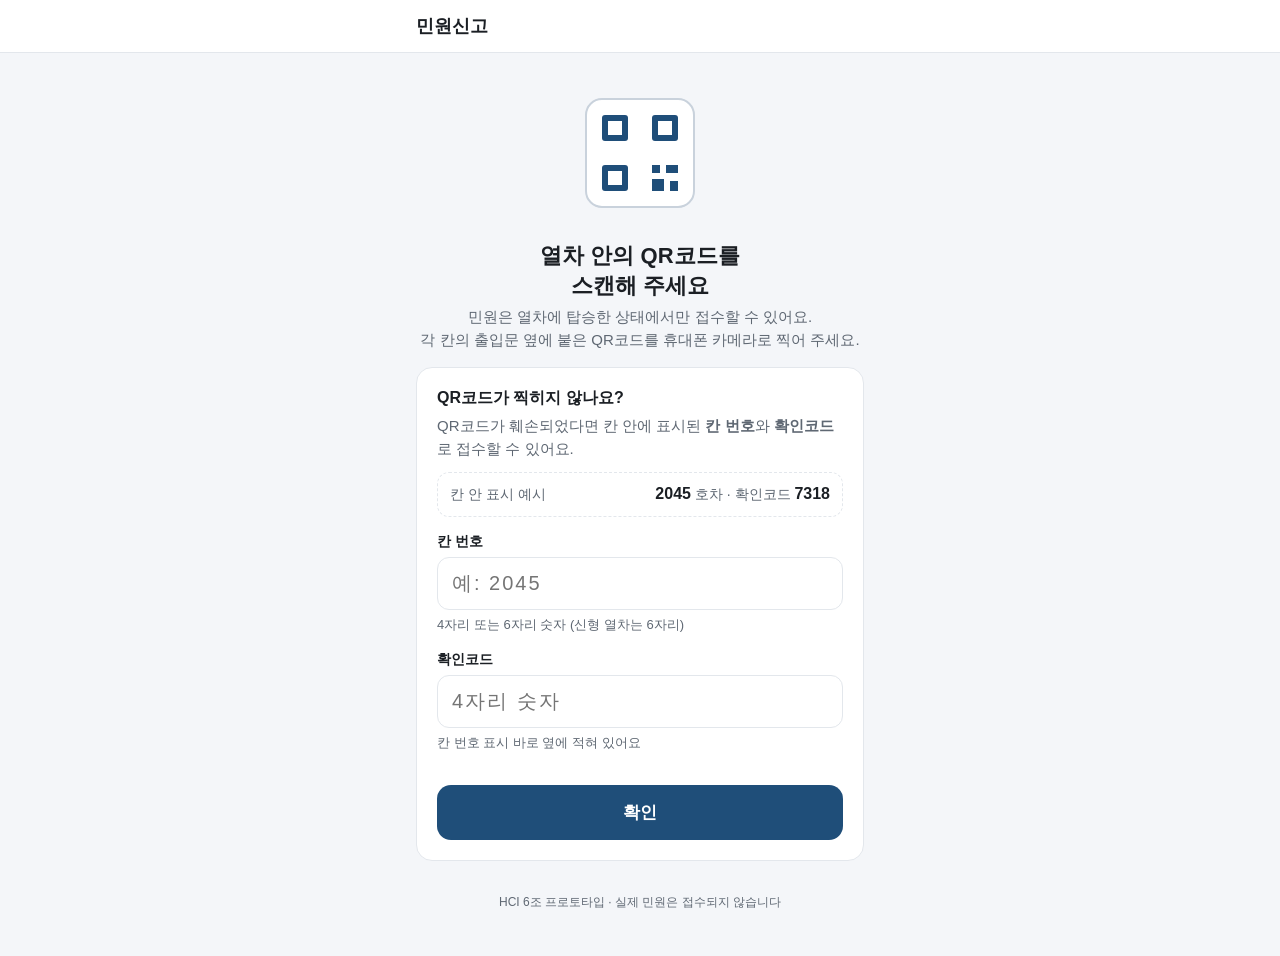
==== index.html @ fa4c4b87 "Initial commit" ====
<!doctype html>
<html lang="ko">
<head>
<meta charset="utf-8">
<meta name="viewport" content="width=device-width, initial-scale=1, viewport-fit=cover">
<title>지하철 민원신고 (프로토타입)</title>
<link rel="stylesheet" href="assets/style.css">
</head>
<body>
<header class="topbar"><div class="inner"><h1>민원신고</h1></div></header>

<!-- ① QR로 정상 접속: 메뉴 화면 -->
<main id="menuView" class="wrap" hidden>
  <div class="carbadge">
    <span class="dot"></span>
    <div><b id="carText"></b><small>QR코드로 탑승 칸이 확인되었어요</small></div>
  </div>

  <p class="section-title">어떤 불편이 있으신가요?</p>
  <nav class="grid" aria-label="민원 종류">
    <button class="menu muted" data-soon="환경민원">
      <span class="ic"><svg viewBox="0 0 32 32" aria-hidden="true"><path d="M7 25c0-11 7-17 19-18 0 12-6 19-17 19" fill="#3fae5a"/><path d="M8 25 18 14" stroke="#fff" stroke-width="2" stroke-linecap="round"/></svg></span>환경민원
    </button>
    <button class="menu muted" data-soon="안내방송">
      <span class="ic"><svg viewBox="0 0 32 32" aria-hidden="true"><path d="M5 13h5l11-6v18l-11-6H5z" fill="#2f6fd6"/><path d="M10 19l2 7h3l-2-7" fill="#2f6fd6"/><path d="M25 12c2 2 2 6 0 8" stroke="#2f6fd6" stroke-width="2" fill="none" stroke-linecap="round"/></svg></span>안내방송
    </button>
    <a class="menu primary" id="tempLink" href="#">
      <span class="ic"><svg viewBox="0 0 32 32" aria-hidden="true"><rect x="13" y="4" width="6" height="17" rx="3" fill="#f0a08a"/><circle cx="16" cy="23" r="6" fill="#e5572f"/><rect x="15" y="10" width="2" height="12" fill="#e5572f"/></svg></span>온도조절
    </a>
    <button class="menu muted" data-soon="질서저해">
      <span class="ic"><svg viewBox="0 0 32 32" aria-hidden="true"><circle cx="16" cy="16" r="11" fill="#f08a3c"/><circle cx="12" cy="14" r="1.6" fill="#5a2a10"/><circle cx="20" cy="14" r="1.6" fill="#5a2a10"/><path d="M11 22c3-3 7-3 10 0" stroke="#5a2a10" stroke-width="2" fill="none" stroke-linecap="round"/></svg></span>질서저해
    </button>
    <button class="menu muted" data-soon="긴급상황">
      <span class="ic"><svg viewBox="0 0 32 32" aria-hidden="true"><path d="M9 22v-7a7 7 0 0 1 14 0v7z" fill="#e8476a"/><rect x="7" y="22" width="18" height="4" rx="1.5" fill="#c9304f"/><path d="M16 5V2M7 9 5 7M25 9l2-2" stroke="#e8476a" stroke-width="2" stroke-linecap="round"/></svg></span>긴급상황<small>(성추행, 응급환자, 폭력)</small>
    </button>
    <button class="menu muted" data-soon="시설물">
      <span class="ic"><svg viewBox="0 0 32 32" aria-hidden="true"><path d="M21 4a6 6 0 0 0-5.6 8.1L5 22.5 9.5 27l10.4-10.4A6 6 0 0 0 28 11l-4 1.5-3-3L22.5 5.5A6 6 0 0 0 21 4z" fill="#3b78c9"/></svg></span>시설물
    </button>
  </nav>

  <p class="footer">HCI 6조 프로토타입 · 실제 민원은 접수되지 않습니다<br>이 프로토타입은 온도조절 민원만 구현되어 있습니다</p>
</main>

<!-- ② QR 없이 접속 / 키 불일치: 차단 화면 -->
<main id="blockView" class="wrap" hidden>
  <section class="block">
    <svg class="qrart" viewBox="0 0 120 120" aria-hidden="true">
      <rect x="6" y="6" width="108" height="108" rx="16" fill="#fff" stroke="#c9d2dc" stroke-width="2"/>
      <g fill="#1f4e79">
        <rect x="22" y="22" width="26" height="26" rx="3"/><rect x="72" y="22" width="26" height="26" rx="3"/><rect x="22" y="72" width="26" height="26" rx="3"/>
        <rect x="72" y="72" width="8" height="8"/><rect x="86" y="72" width="12" height="8"/><rect x="72" y="86" width="12" height="12"/><rect x="90" y="88" width="8" height="10"/>
      </g>
      <g fill="#fff"><rect x="28" y="28" width="14" height="14"/><rect x="78" y="28" width="14" height="14"/><rect x="28" y="78" width="14" height="14"/></g>
    </svg>
    <p class="lead" style="margin-top:8px">열차 안의 QR코드를<br>스캔해 주세요</p>
    <p class="desc">민원은 열차에 탑승한 상태에서만 접수할 수 있어요.<br>각 칸의 출입문 옆에 붙은 QR코드를 휴대폰 카메라로 찍어 주세요.</p>
  </section>

  <div class="card" id="manualCard">
    <b style="font-size:16px">QR코드가 찍히지 않나요?</b>
    <p class="desc" style="margin-top:6px">QR코드가 훼손되었다면 칸 안에 표시된 <b>칸 번호</b>와 <b>확인코드</b>로 접수할 수 있어요.</p>
    <div class="signex" aria-hidden="true"><span>칸 안 표시 예시</span><span><b>2045</b> 호차 · 확인코드 <b>7318</b></span></div>

    <form id="manualForm" novalidate>
      <div class="field">
        <label for="carIn">칸 번호</label>
        <input id="carIn" inputmode="numeric" autocomplete="off" maxlength="6" placeholder="예: 2045">
        <div class="hint">4자리 또는 6자리 숫자 (신형 열차는 6자리)</div>
      </div>
      <div class="field">
        <label for="codeIn">확인코드</label>
        <input id="codeIn" inputmode="numeric" autocomplete="off" maxlength="4" placeholder="4자리 숫자">
        <div class="hint">칸 번호 표시 바로 옆에 적혀 있어요</div>
      </div>
      <div class="error" id="manualErr" role="alert"></div>
      <button class="btn primary" type="submit">확인</button>
    </form>
  </div>

  <p class="footer">HCI 6조 프로토타입 · 실제 민원은 접수되지 않습니다</p>
</main>

<script src="assets/app.js"></script>
<script>
  const { car, key } = getParams();
  const menuView = document.getElementById('menuView');
  const blockView = document.getElementById('blockView');

  if (verifyQr(car, key)) {
    document.getElementById('carText').textContent = `${CARS[car].line} ${car}호차`;
    document.getElementById('tempLink').href = 'temperature/' + qs(car);
    menuView.hidden = false;
  } else {
    blockView.hidden = false;
  }

  document.querySelectorAll('[data-soon]').forEach(b => {
    b.addEventListener('click', () => showToast(`'${b.dataset.soon}'은(는) 이 프로토타입에서 제공하지 않아요`));
  });

  // 수동 입력: 칸 번호 + 확인코드
  const carIn = document.getElementById('carIn');
  const codeIn = document.getElementById('codeIn');
  const err = document.getElementById('manualErr');
  [carIn, codeIn].forEach(i => i.addEventListener('input', () => {
    i.value = i.value.replace(/\D/g, '');
    i.classList.remove('bad'); err.textContent = '';
  }));
  document.getElementById('manualForm').addEventListener('submit', e => {
    e.preventDefault();
    const c = carIn.value, k = codeIn.value;
    carIn.classList.remove('bad'); codeIn.classList.remove('bad');
    if (!(c.length === 4 || c.length === 6)) { carIn.classList.add('bad'); err.textContent = '칸 번호는 4자리 또는 6자리 숫자예요.'; return; }
    if (k.length !== 4) { codeIn.classList.add('bad'); err.textContent = '확인코드 4자리를 입력해 주세요.'; return; }
    const r = verifyManual(c, k);
    if (r === 'NO_CAR') { carIn.classList.add('bad'); err.textContent = `${c}호차를 찾을 수 없어요. 칸 번호를 다시 확인해 주세요.`; return; }
    if (r === 'BAD_CODE') { codeIn.classList.add('bad'); err.textContent = '확인코드가 맞지 않아요. 칸 번호 옆의 4자리를 확인해 주세요.'; return; }
    location.href = qs(c);
  });
</script>
</body>
</html>
---- assets/style.css ----
:root {
  --bg: #f4f6f9;
  --card: #ffffff;
  --text: #1b1f24;
  --sub: #5f6873;
  --line: #e3e7ec;
  --brand: #1f4e79;
  --brand-soft: #e7eff7;
  --hot: #e5572f;
  --hot-soft: #fdece6;
  --cold: #2a7de1;
  --cold-soft: #e6f0fc;
  --ok: #1f9d61;
  --err: #d13b3b;
}
* { box-sizing: border-box; }
html, body { margin: 0; }
body {
  background: var(--bg);
  color: var(--text);
  font-family: -apple-system, BlinkMacSystemFont, "Apple SD Gothic Neo", "Malgun Gothic", "Noto Sans KR", sans-serif;
  -webkit-tap-highlight-color: transparent;
  min-height: 100vh;
}
.wrap { max-width: 480px; margin: 0 auto; padding: 0 16px 32px; }

/* 상단 바 */
.topbar {
  position: sticky; top: 0; z-index: 5;
  background: var(--card); border-bottom: 1px solid var(--line);
}
.topbar .inner { max-width: 480px; margin: 0 auto; padding: 14px 16px; display: flex; align-items: center; gap: 10px; }
.topbar h1 { font-size: 18px; margin: 0; flex: 1; }
.back { border: 0; background: none; font-size: 22px; padding: 4px 8px 4px 0; cursor: pointer; color: var(--text); text-decoration: none; line-height: 1; }

/* 탑승 칸 표시 */
.carbadge {
  margin: 16px 0 8px; padding: 14px 16px; border-radius: 14px;
  background: var(--brand-soft); color: var(--brand);
  display: flex; align-items: center; gap: 12px;
}
.carbadge .dot { width: 10px; height: 10px; border-radius: 50%; background: var(--ok); flex: none; }
.carbadge b { font-size: 17px; }
.carbadge small { display: block; color: var(--sub); font-size: 13px; margin-top: 2px; }

/* 메뉴 그리드 */
.section-title { font-size: 15px; color: var(--sub); margin: 24px 0 12px; font-weight: 600; }
.grid { display: grid; grid-template-columns: repeat(3, 1fr); gap: 12px; }
.menu {
  background: var(--card); border: 1px solid var(--line); border-radius: 16px;
  padding: 18px 6px 14px; display: flex; flex-direction: column; align-items: center; gap: 10px;
  font-size: 14px; color: var(--text); cursor: pointer; text-align: center; line-height: 1.3;
  font-family: inherit; min-height: 118px; text-decoration: none;
}
.menu:active { transform: scale(0.97); }
.menu .ic { width: 52px; height: 52px; border-radius: 50%; background: #f1f3f6; display: grid; place-items: center; }
.menu .ic svg { width: 30px; height: 30px; }
.menu.primary { border-color: var(--hot); box-shadow: 0 0 0 2px var(--hot-soft); }
.menu.muted { color: var(--sub); }
.menu small { font-size: 11px; color: var(--sub); }

/* 카드, 버튼 */
.card { background: var(--card); border: 1px solid var(--line); border-radius: 16px; padding: 20px; margin-top: 16px; }
.btn {
  display: block; width: 100%; border: 0; border-radius: 14px; padding: 16px;
  font-size: 17px; font-weight: 700; font-family: inherit; cursor: pointer; text-align: center; text-decoration: none;
}
.btn.primary { background: var(--brand); color: #fff; }
.btn.ghost { background: transparent; color: var(--sub); font-weight: 600; }
.btn + .btn { margin-top: 8px; }

/* 덥다/춥다 큰 버튼 */
.choice { display: grid; gap: 12px; margin-top: 20px; }
.choice button {
  border: 2px solid transparent; border-radius: 20px; padding: 28px 20px;
  display: flex; align-items: center; gap: 16px; font-family: inherit; cursor: pointer; text-align: left;
}
.choice button span.emo { font-size: 40px; line-height: 1; }
.choice button b { font-size: 22px; display: block; }
.choice button small { font-size: 14px; color: var(--sub); }
.choice .hot { background: var(--hot-soft); color: var(--hot); }
.choice .cold { background: var(--cold-soft); color: var(--cold); }
.choice button:active { transform: scale(0.98); }
.choice button.selected { border-color: currentColor; }

/* 온도 표시 */
.temps { display: grid; grid-template-columns: 1fr 1fr; gap: 12px; margin-top: 12px; }
.temp { background: var(--card); border: 1px solid var(--line); border-radius: 16px; padding: 16px; }
.temp .k { font-size: 13px; color: var(--sub); font-weight: 600; }
.temp .v { font-size: 34px; font-weight: 800; margin-top: 6px; letter-spacing: -1px; }
.temp .v small { font-size: 18px; font-weight: 700; margin-left: 2px; }
.temp .m { font-size: 12px; color: var(--sub); margin-top: 4px; }
.temp.now .v { color: var(--brand); }
.temp.rec { background: #f8f9fb; }

/* 단계 화면 */
.step { display: none; }
.step.on { display: block; }
.lead { font-size: 22px; font-weight: 800; margin: 24px 0 6px; line-height: 1.35; }
.desc { color: var(--sub); font-size: 15px; margin: 0; line-height: 1.5; }

.summary { width: 100%; border-collapse: collapse; font-size: 15px; }
.summary th { text-align: left; color: var(--sub); font-weight: 500; padding: 8px 0; width: 90px; }
.summary td { padding: 8px 0; font-weight: 700; }

/* 완료 */
.done-icon { width: 72px; height: 72px; border-radius: 50%; background: #e4f5ec; display: grid; place-items: center; margin: 32px auto 8px; }
.center { text-align: center; }
.timeline { list-style: none; padding: 0; margin: 0; }
.timeline li { position: relative; padding: 0 0 18px 28px; font-size: 15px; }
.timeline li::before { content: ""; position: absolute; left: 6px; top: 6px; width: 10px; height: 10px; border-radius: 50%; background: var(--line); }
.timeline li::after { content: ""; position: absolute; left: 10px; top: 18px; bottom: 0; width: 2px; background: var(--line); }
.timeline li:last-child::after { display: none; }
.timeline li.ok::before { background: var(--ok); }
.timeline li small { display: block; color: var(--sub); font-size: 13px; margin-top: 2px; }

/* 차단 / 수동입력 */
.block { text-align: center; padding-top: 40px; }
.block .qrart { width: 120px; height: 120px; margin: 0 auto 16px; }
.field { margin-top: 16px; }
.field label { display: block; font-size: 14px; font-weight: 600; margin-bottom: 6px; }
.field input {
  width: 100%; font-size: 20px; padding: 14px; border: 1.5px solid var(--line); border-radius: 12px;
  font-family: inherit; letter-spacing: 2px; background: #fff; color: var(--text);
}
.field input:focus { outline: none; border-color: var(--brand); }
.field input.bad { border-color: var(--err); }
.field .hint { font-size: 13px; color: var(--sub); margin-top: 6px; line-height: 1.45; }
.error { color: var(--err); font-size: 14px; margin-top: 12px; min-height: 20px; font-weight: 600; }
.signex {
  margin-top: 12px; border: 1.5px dashed var(--line); border-radius: 12px; padding: 12px;
  display: flex; justify-content: space-between; align-items: center; font-size: 14px; color: var(--sub);
}
.signex b { color: var(--text); font-size: 16px; }

.footer { text-align: center; color: var(--sub); font-size: 12px; margin-top: 32px; line-height: 1.6; }

.toast {
  position: fixed; left: 50%; bottom: 28px; transform: translate(-50%, 20px);
  background: rgba(27,31,36,.92); color: #fff; padding: 12px 18px; border-radius: 12px;
  font-size: 14px; opacity: 0; transition: .2s; pointer-events: none; width: max-content; max-width: calc(100% - 32px); text-align: center;
}
.toast.show { opacity: 1; transform: translate(-50%, 0); }
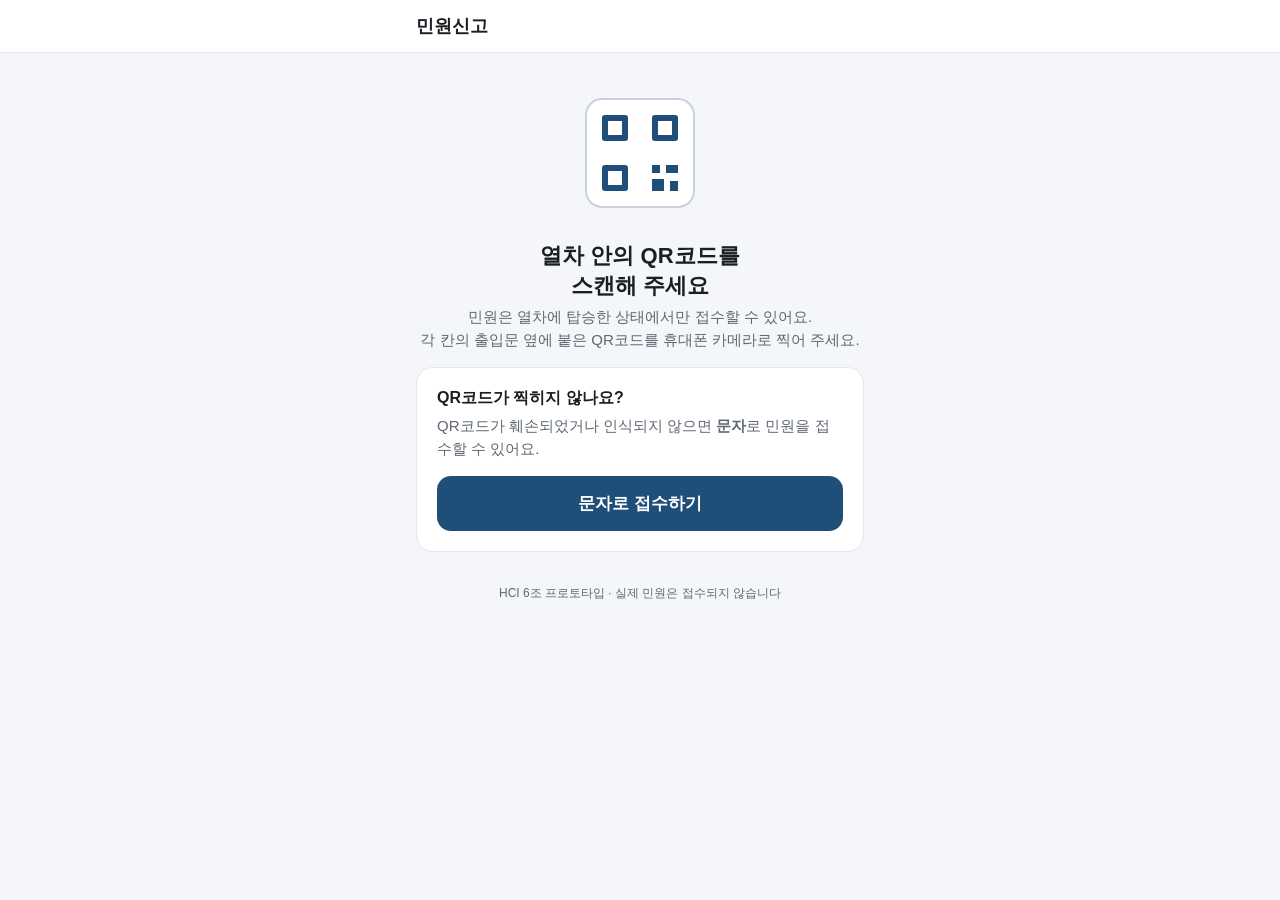
==== commit 81d20301: "오직 QR만 오직 QR만" ====
--- a/index.html
+++ b/index.html
@@ -56,25 +56,10 @@
     <p class="desc">민원은 열차에 탑승한 상태에서만 접수할 수 있어요.<br>각 칸의 출입문 옆에 붙은 QR코드를 휴대폰 카메라로 찍어 주세요.</p>
   </section>
 
-  <div class="card" id="manualCard">
+  <div class="card" id="smsCard">
     <b style="font-size:16px">QR코드가 찍히지 않나요?</b>
-    <p class="desc" style="margin-top:6px">QR코드가 훼손되었다면 칸 안에 표시된 <b>칸 번호</b>와 <b>확인코드</b>로 접수할 수 있어요.</p>
-    <div class="signex" aria-hidden="true"><span>칸 안 표시 예시</span><span><b>2045</b> 호차 · 확인코드 <b>7318</b></span></div>
-
-    <form id="manualForm" novalidate>
-      <div class="field">
-        <label for="carIn">칸 번호</label>
-        <input id="carIn" inputmode="numeric" autocomplete="off" maxlength="6" placeholder="예: 2045">
-        <div class="hint">4자리 또는 6자리 숫자 (신형 열차는 6자리)</div>
-      </div>
-      <div class="field">
-        <label for="codeIn">확인코드</label>
-        <input id="codeIn" inputmode="numeric" autocomplete="off" maxlength="4" placeholder="4자리 숫자">
-        <div class="hint">칸 번호 표시 바로 옆에 적혀 있어요</div>
-      </div>
-      <div class="error" id="manualErr" role="alert"></div>
-      <button class="btn primary" type="submit">확인</button>
-    </form>
+    <p class="desc" style="margin-top:6px">QR코드가 훼손되었거나 인식되지 않으면 <b>문자</b>로 민원을 접수할 수 있어요.</p>
+    <button class="btn primary" id="smsBtn" type="button" style="margin-top:16px">문자로 접수하기</button>
   </div>
 
   <p class="footer">HCI 6조 프로토타입 · 실제 민원은 접수되지 않습니다</p>
@@ -88,7 +73,7 @@
 
   if (verifyQr(car, key)) {
     document.getElementById('carText').textContent = `${CARS[car].line} ${car}호차`;
-    document.getElementById('tempLink').href = 'temperature/' + qs(car);
+    document.getElementById('tempLink').href = 'temperature/index.html' + qs(car);
     menuView.hidden = false;
   } else {
     blockView.hidden = false;
@@ -98,25 +83,8 @@
     b.addEventListener('click', () => showToast(`'${b.dataset.soon}'은(는) 이 프로토타입에서 제공하지 않아요`));
   });
 
-  // 수동 입력: 칸 번호 + 확인코드
-  const carIn = document.getElementById('carIn');
-  const codeIn = document.getElementById('codeIn');
-  const err = document.getElementById('manualErr');
-  [carIn, codeIn].forEach(i => i.addEventListener('input', () => {
-    i.value = i.value.replace(/\D/g, '');
-    i.classList.remove('bad'); err.textContent = '';
-  }));
-  document.getElementById('manualForm').addEventListener('submit', e => {
-    e.preventDefault();
-    const c = carIn.value, k = codeIn.value;
-    carIn.classList.remove('bad'); codeIn.classList.remove('bad');
-    if (!(c.length === 4 || c.length === 6)) { carIn.classList.add('bad'); err.textContent = '칸 번호는 4자리 또는 6자리 숫자예요.'; return; }
-    if (k.length !== 4) { codeIn.classList.add('bad'); err.textContent = '확인코드 4자리를 입력해 주세요.'; return; }
-    const r = verifyManual(c, k);
-    if (r === 'NO_CAR') { carIn.classList.add('bad'); err.textContent = `${c}호차를 찾을 수 없어요. 칸 번호를 다시 확인해 주세요.`; return; }
-    if (r === 'BAD_CODE') { codeIn.classList.add('bad'); err.textContent = '확인코드가 맞지 않아요. 칸 번호 옆의 4자리를 확인해 주세요.'; return; }
-    location.href = qs(c);
-  });
+  // QR이 작동하지 않을 때: 문자 접수로 안내 (프로토타입에서는 미구현)
+  document.getElementById('smsBtn').addEventListener('click', () => showToast('문자 접수는 이 프로토타입에서 제공하지 않아요'));
 </script>
 </body>
 </html>
